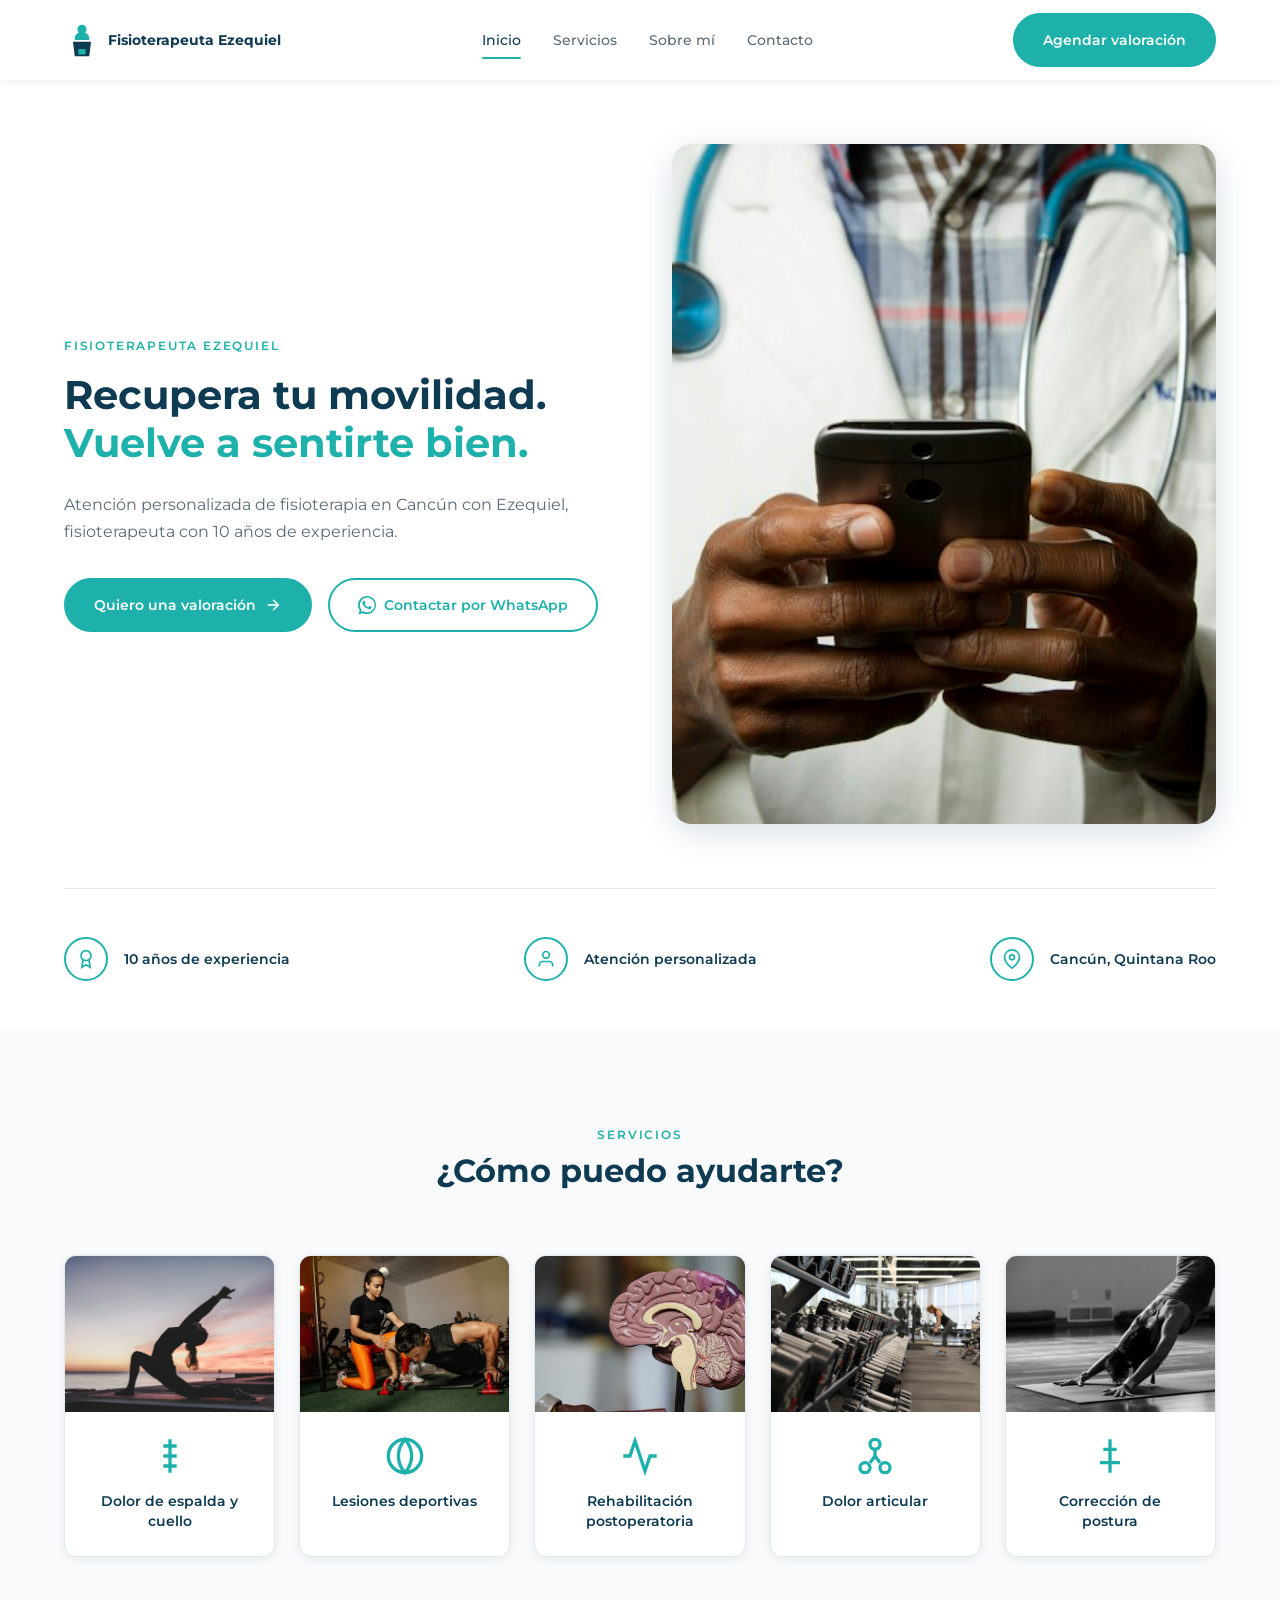
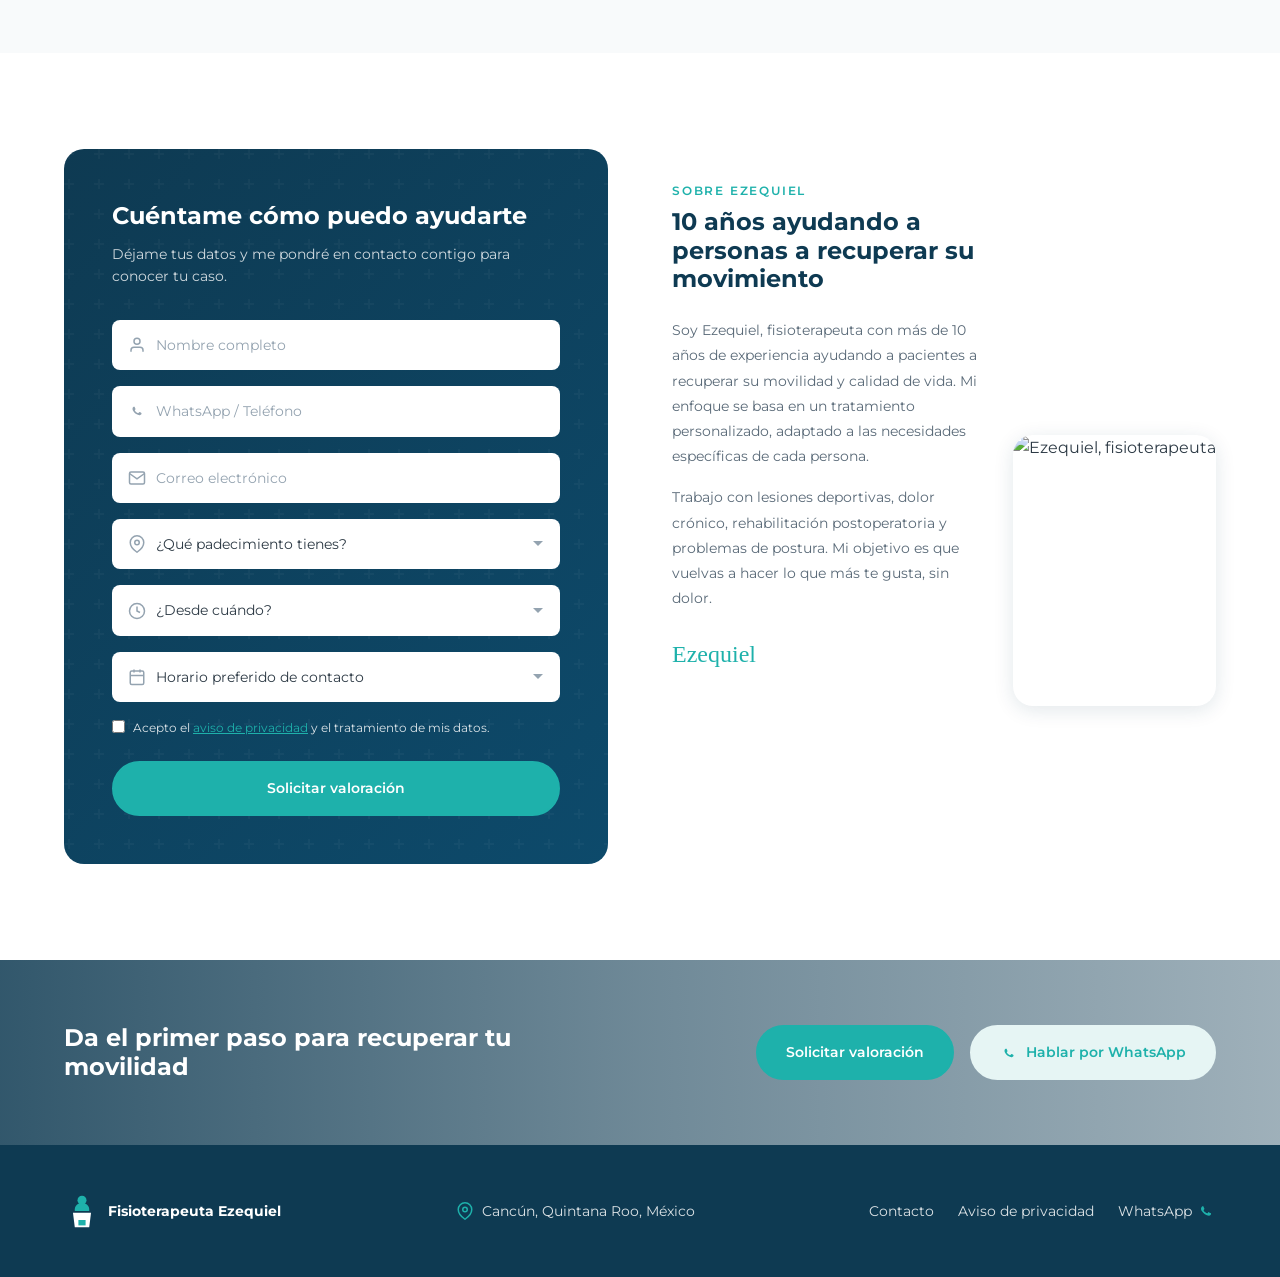
==== index.html @ efcc08f9 "Add landing page, privacy policy, and project documentation. Static site for Fisioterapeuta Ezequiel" ====
<!DOCTYPE html>
<html lang="es">
<head>
  <meta charset="UTF-8">
  <meta name="viewport" content="width=device-width, initial-scale=1.0">
  <meta name="description" content="Fisioterapeuta Ezequiel — Atención personalizada de fisioterapia en Cancún con 10 años de experiencia.">
  <title>Fisioterapeuta Ezequiel | Fisioterapia en Cancún</title>
  <link rel="stylesheet" href="css/main.css">
</head>
<body>

  <!-- ========== HEADER ========== -->
  <header class="header" id="header">
    <div class="container header__inner">
      <a href="#inicio" class="logo" aria-label="Fisioterapeuta Ezequiel - Inicio">
        <svg class="logo__icon" viewBox="0 0 40 40" fill="none" xmlns="http://www.w3.org/2000/svg" aria-hidden="true">
          <circle cx="20" cy="8" r="5" fill="#1EB1AB"/>
          <path d="M12 18c0-4 3.5-7 8-7s8 3 8 7v2H12v-2z" fill="#1EB1AB"/>
          <path d="M10 22h20l-2 16H12l-2-16z" fill="#0E3A52"/>
          <path d="M16 30h8v6h-8v-6z" fill="#1EB1AB"/>
        </svg>
        <span>Fisioterapeuta Ezequiel</span>
      </a>

      <button class="nav-toggle" id="nav-toggle" aria-label="Abrir menú" aria-expanded="false">
        <span class="nav-toggle__bar"></span>
        <span class="nav-toggle__bar"></span>
        <span class="nav-toggle__bar"></span>
      </button>

      <nav class="nav" id="nav" aria-label="Navegación principal">
        <a href="#inicio" class="nav__link nav__link--active" data-section="inicio">Inicio</a>
        <a href="#servicios" class="nav__link" data-section="servicios">Servicios</a>
        <a href="#sobre-mi" class="nav__link" data-section="sobre-mi">Sobre mí</a>
        <a href="#contacto" class="nav__link" data-section="contacto">Contacto</a>
      </nav>

      <a href="#contacto" class="btn btn--primary header__cta">Agendar valoración</a>
    </div>
  </header>

  <main>

    <!-- ========== HERO ========== -->
    <section class="hero" id="inicio">
      <div class="container">
        <div class="hero__grid">
          <div class="hero__content">
            <span class="section-label hero__label">Fisioterapeuta Ezequiel</span>
            <h1 class="hero__title">
              Recupera tu movilidad.<br>
              <span class="text-highlight">Vuelve a sentirte bien.</span>
            </h1>
            <p class="hero__description">
              Atención personalizada de fisioterapia en Cancún con Ezequiel,
              fisioterapeuta con 10 años de experiencia.
            </p>
            <div class="hero__actions">
              <a href="#contacto" class="btn btn--primary">
                Quiero una valoración
                <svg class="btn__icon" viewBox="0 0 24 24" fill="none" stroke="currentColor" stroke-width="2" aria-hidden="true">
                  <path d="M5 12h14M12 5l7 7-7 7"/>
                </svg>
              </a>
              <a href="https://wa.me/529981234567" class="btn btn--outline" target="_blank" rel="noopener noreferrer" data-whatsapp>
                <svg class="btn__icon" viewBox="0 0 24 24" fill="currentColor" aria-hidden="true">
                  <path d="M17.472 14.382c-.297-.149-1.758-.867-2.03-.967-.273-.099-.471-.148-.67.15-.197.297-.767.966-.94 1.164-.173.199-.347.223-.644.075-.297-.15-1.255-.463-2.39-1.475-.883-.788-1.48-1.761-1.653-2.059-.173-.297-.018-.458.13-.606.134-.133.298-.347.446-.52.149-.174.198-.298.298-.497.099-.198.05-.371-.025-.52-.075-.149-.669-1.612-.916-2.207-.242-.579-.487-.5-.669-.51-.173-.008-.371-.01-.57-.01-.198 0-.52.074-.792.372-.272.297-1.04 1.016-1.04 2.479 0 1.462 1.065 2.875 1.213 3.074.149.198 2.096 3.2 5.077 4.487.709.306 1.262.489 1.694.625.712.227 1.36.195 1.871.118.571-.085 1.758-.719 2.006-1.413.248-.694.248-1.289.173-1.413-.074-.124-.272-.198-.57-.347z"/>
                  <path d="M12 0C5.373 0 0 5.373 0 12c0 2.625.846 5.059 2.284 7.034L.789 23.492a.75.75 0 00.918.918l4.458-1.495A11.945 11.945 0 0012 24c6.627 0 12-5.373 12-12S18.627 0 12 0zm0 21.818a9.818 9.818 0 01-5.006-1.374l-.36-.214-2.65.89.89-2.58-.234-.373A9.818 9.818 0 1112 21.818z"/>
                </svg>
                Contactar por WhatsApp
              </a>
            </div>
          </div>

          <div class="hero__image-wrapper">
            <img
              class="hero__image"
              src="assets/images/hero.jpg"
              alt="Ezequiel realizando fisioterapia a un paciente"
              width="600"
              height="750"
            >
          </div>
        </div>

        <div class="hero__features">
          <ul class="hero__features-list">
            <li class="feature-item">
              <div class="feature-item__icon">
                <svg viewBox="0 0 24 24" fill="none" stroke="currentColor" stroke-width="2" aria-hidden="true">
                  <circle cx="12" cy="8" r="6"/>
                  <path d="M15.477 12.89L17 22l-5-3-5 3 1.523-9.11"/>
                </svg>
              </div>
              <span class="feature-item__text">10 años de experiencia</span>
            </li>
            <li class="feature-item">
              <div class="feature-item__icon">
                <svg viewBox="0 0 24 24" fill="none" stroke="currentColor" stroke-width="2" aria-hidden="true">
                  <path d="M20 21v-2a4 4 0 00-4-4H8a4 4 0 00-4 4v2"/>
                  <circle cx="12" cy="7" r="4"/>
                </svg>
              </div>
              <span class="feature-item__text">Atención personalizada</span>
            </li>
            <li class="feature-item">
              <div class="feature-item__icon">
                <svg viewBox="0 0 24 24" fill="none" stroke="currentColor" stroke-width="2" aria-hidden="true">
                  <path d="M21 10c0 7-9 13-9 13s-9-6-9-13a9 9 0 0118 0z"/>
                  <circle cx="12" cy="10" r="3"/>
                </svg>
              </div>
              <span class="feature-item__text">Cancún, Quintana Roo</span>
            </li>
          </ul>
        </div>
      </div>
    </section>

    <!-- ========== SERVICES ========== -->
    <section class="services" id="servicios">
      <div class="container">
        <header class="services__header">
          <span class="section-label">Servicios</span>
          <h2 class="section-title">¿Cómo puedo ayudarte?</h2>
        </header>

        <div class="services__grid" id="services-grid">
          <!-- Cards rendered by JS from data, or static fallback below -->
        </div>
      </div>
    </section>

    <!-- ========== CONTACT + ABOUT ========== -->
    <section class="contact-about" id="contacto">
      <div class="container">
        <div class="contact-about__grid">

          <!-- Contact form -->
          <div class="contact-form-box">
            <div class="contact-form-box__content">
              <h2 class="contact-form-box__title">Cuéntame cómo puedo ayudarte</h2>
              <p class="contact-form-box__subtitle">
                Déjame tus datos y me pondré en contacto contigo para conocer tu caso.
              </p>

              <form class="contact-form" id="contact-form" novalidate>
                <div class="form-group">
                  <div class="form-input-wrapper">
                    <svg class="form-input-icon" viewBox="0 0 24 24" fill="none" stroke="currentColor" stroke-width="2" aria-hidden="true">
                      <path d="M20 21v-2a4 4 0 00-4-4H8a4 4 0 00-4 4v2"/><circle cx="12" cy="7" r="4"/>
                    </svg>
                    <input class="form-input" type="text" id="name" name="name" placeholder="Nombre completo" required>
                  </div>
                </div>

                <div class="form-group">
                  <div class="form-input-wrapper">
                    <svg class="form-input-icon" viewBox="0 0 24 24" fill="currentColor" aria-hidden="true">
                      <path d="M17.472 14.382c-.297-.149-1.758-.867-2.03-.967-.273-.099-.471-.148-.67.15-.197.297-.767.966-.94 1.164-.173.199-.347.223-.644.075-.297-.15-1.255-.463-2.39-1.475-.883-.788-1.48-1.761-1.653-2.059-.173-.297-.018-.458.13-.606.134-.133.298-.347.446-.52.149-.174.198-.298.298-.497.099-.198.05-.371-.025-.52-.075-.149-.669-1.612-.916-2.207-.242-.579-.487-.5-.669-.51-.173-.008-.371-.01-.57-.01-.198 0-.52.074-.792.372-.272.297-1.04 1.016-1.04 2.479 0 1.462 1.065 2.875 1.213 3.074.149.198 2.096 3.2 5.077 4.487.709.306 1.262.489 1.694.625.712.227 1.36.195 1.871.118.571-.085 1.758-.719 2.006-1.413.248-.694.248-1.289.173-1.413-.074-.124-.272-.198-.57-.347z"/>
                    </svg>
                    <input class="form-input" type="tel" id="phone" name="phone" placeholder="WhatsApp / Teléfono" required>
                  </div>
                </div>

                <div class="form-group">
                  <div class="form-input-wrapper">
                    <svg class="form-input-icon" viewBox="0 0 24 24" fill="none" stroke="currentColor" stroke-width="2" aria-hidden="true">
                      <path d="M4 4h16c1.1 0 2 .9 2 2v12c0 1.1-.9 2-2 2H4c-1.1 0-2-.9-2-2V6c0-1.1.9-2 2-2z"/><polyline points="22,6 12,13 2,6"/>
                    </svg>
                    <input class="form-input" type="email" id="email" name="email" placeholder="Correo electrónico" required>
                  </div>
                </div>

                <div class="form-group">
                  <div class="form-input-wrapper">
                    <svg class="form-input-icon" viewBox="0 0 24 24" fill="none" stroke="currentColor" stroke-width="2" aria-hidden="true">
                      <path d="M21 10c0 7-9 13-9 13s-9-6-9-13a9 9 0 0118 0z"/><circle cx="12" cy="10" r="3"/>
                    </svg>
                    <select class="form-select" id="ailment" name="ailment" required>
                      <option value="" disabled selected>¿Qué padecimiento tienes?</option>
                      <option value="espalda">Dolor de espalda y cuello</option>
                      <option value="deportiva">Lesión deportiva</option>
                      <option value="postoperatoria">Rehabilitación postoperatoria</option>
                      <option value="articular">Dolor articular</option>
                      <option value="otro">Otro</option>
                    </select>
                  </div>
                </div>

                <div class="form-group">
                  <div class="form-input-wrapper">
                    <svg class="form-input-icon" viewBox="0 0 24 24" fill="none" stroke="currentColor" stroke-width="2" aria-hidden="true">
                      <circle cx="12" cy="12" r="10"/><polyline points="12 6 12 12 16 14"/>
                    </svg>
                    <select class="form-select" id="duration" name="duration" required>
                      <option value="" disabled selected>¿Desde cuándo?</option>
                      <option value="semana">Menos de una semana</option>
                      <option value="mes">1 a 4 semanas</option>
                      <option value="meses">1 a 6 meses</option>
                      <option value="anio">Más de 6 meses</option>
                    </select>
                  </div>
                </div>

                <div class="form-group">
                  <div class="form-input-wrapper">
                    <svg class="form-input-icon" viewBox="0 0 24 24" fill="none" stroke="currentColor" stroke-width="2" aria-hidden="true">
                      <rect x="3" y="4" width="18" height="18" rx="2" ry="2"/><line x1="16" y1="2" x2="16" y2="6"/><line x1="8" y1="2" x2="8" y2="6"/><line x1="3" y1="10" x2="21" y2="10"/>
                    </svg>
                    <select class="form-select" id="preferred-time" name="preferred-time" required>
                      <option value="" disabled selected>Horario preferido de contacto</option>
                      <option value="manana">Mañana (8:00 - 12:00)</option>
                      <option value="tarde">Tarde (12:00 - 18:00)</option>
                      <option value="noche">Noche (18:00 - 21:00)</option>
                    </select>
                  </div>
                </div>

                <label class="form-checkbox">
                  <input type="checkbox" id="privacy" name="privacy" required>
                  <span>Acepto el <a href="aviso-de-privacidad.html" target="_blank" rel="noopener">aviso de privacidad</a> y el tratamiento de mis datos.</span>
                </label>

                <button type="submit" class="btn btn--primary btn--full">Solicitar valoración</button>
              </form>
            </div>
          </div>

          <!-- About -->
          <div class="about" id="sobre-mi">
            <span class="section-label about__label">Sobre Ezequiel</span>
            <div class="about__layout">
              <div class="about__text-content">
                <h2 class="about__title">10 años ayudando a personas a recuperar su movimiento</h2>
                <p class="about__text">
                  Soy Ezequiel, fisioterapeuta con más de 10 años de experiencia ayudando
                  a pacientes a recuperar su movilidad y calidad de vida. Mi enfoque se
                  basa en un tratamiento personalizado, adaptado a las necesidades
                  específicas de cada persona.
                </p>
                <p class="about__text">
                  Trabajo con lesiones deportivas, dolor crónico, rehabilitación
                  postoperatoria y problemas de postura. Mi objetivo es que vuelvas a
                  hacer lo que más te gusta, sin dolor.
                </p>
                <p class="about__signature">Ezequiel</p>
              </div>
              <div class="about__image-wrapper">
                <img
                  class="about__image"
                  src="assets/images/about.jpg"
                  alt="Ezequiel, fisioterapeuta"
                  width="280"
                  height="373"
                >
              </div>
            </div>
          </div>

        </div>
      </div>
    </section>

    <!-- ========== CTA BANNER ========== -->
    <section class="cta-banner" id="cta-banner">
      <div class="cta-banner__bg" aria-hidden="true"></div>
      <div class="cta-banner__overlay" aria-hidden="true"></div>
      <div class="container cta-banner__content">
        <h2 class="cta-banner__title">Da el primer paso para recuperar tu movilidad</h2>
        <div class="cta-banner__actions">
          <a href="#contacto" class="btn btn--primary">Solicitar valoración</a>
          <a href="https://wa.me/529981234567" class="btn btn--light" target="_blank" rel="noopener noreferrer" data-whatsapp>
            <svg class="btn__icon" viewBox="0 0 24 24" fill="currentColor" aria-hidden="true">
              <path d="M17.472 14.382c-.297-.149-1.758-.867-2.03-.967-.273-.099-.471-.148-.67.15-.197.297-.767.966-.94 1.164-.173.199-.347.223-.644.075-.297-.15-1.255-.463-2.39-1.475-.883-.788-1.48-1.761-1.653-2.059-.173-.297-.018-.458.13-.606.134-.133.298-.347.446-.52.149-.174.198-.298.298-.497.099-.198.05-.371-.025-.52-.075-.149-.669-1.612-.916-2.207-.242-.579-.487-.5-.669-.51-.173-.008-.371-.01-.57-.01-.198 0-.52.074-.792.372-.272.297-1.04 1.016-1.04 2.479 0 1.462 1.065 2.875 1.213 3.074.149.198 2.096 3.2 5.077 4.487.709.306 1.262.489 1.694.625.712.227 1.36.195 1.871.118.571-.085 1.758-.719 2.006-1.413.248-.694.248-1.289.173-1.413-.074-.124-.272-.198-.57-.347z"/>
            </svg>
            Hablar por WhatsApp
          </a>
        </div>
      </div>
    </section>

  </main>

  <!-- ========== FOOTER ========== -->
  <footer class="footer" id="footer">
    <div class="container footer__inner">
      <a href="#inicio" class="logo logo--light" aria-label="Fisioterapeuta Ezequiel - Inicio">
        <svg class="logo__icon" viewBox="0 0 40 40" fill="none" xmlns="http://www.w3.org/2000/svg" aria-hidden="true">
          <circle cx="20" cy="8" r="5" fill="#1EB1AB"/>
          <path d="M12 18c0-4 3.5-7 8-7s8 3 8 7v2H12v-2z" fill="#1EB1AB"/>
          <path d="M10 22h20l-2 16H12l-2-16z" fill="#ffffff"/>
          <path d="M16 30h8v6h-8v-6z" fill="#1EB1AB"/>
        </svg>
        <span>Fisioterapeuta Ezequiel</span>
      </a>

      <div class="footer__location">
        <svg class="footer__location-icon" viewBox="0 0 24 24" fill="none" stroke="currentColor" stroke-width="2" aria-hidden="true">
          <path d="M21 10c0 7-9 13-9 13s-9-6-9-13a9 9 0 0118 0z"/><circle cx="12" cy="10" r="3"/>
        </svg>
        <span>Cancún, Quintana Roo, México</span>
      </div>

      <nav class="footer__links" aria-label="Enlaces del pie de página">
        <a href="#contacto" class="footer__link">Contacto</a>
        <a href="aviso-de-privacidad.html" class="footer__link">Aviso de privacidad</a>
        <a href="https://wa.me/529981234567" class="footer__link footer__whatsapp" target="_blank" rel="noopener noreferrer" data-whatsapp>
          WhatsApp
          <svg class="footer__whatsapp-icon" viewBox="0 0 24 24" fill="currentColor" aria-hidden="true">
            <path d="M17.472 14.382c-.297-.149-1.758-.867-2.03-.967-.273-.099-.471-.148-.67.15-.197.297-.767.966-.94 1.164-.173.199-.347.223-.644.075-.297-.15-1.255-.463-2.39-1.475-.883-.788-1.48-1.761-1.653-2.059-.173-.297-.018-.458.13-.606.134-.133.298-.347.446-.52.149-.174.198-.298.298-.497.099-.198.05-.371-.025-.52-.075-.149-.669-1.612-.916-2.207-.242-.579-.487-.5-.669-.51-.173-.008-.371-.01-.57-.01-.198 0-.52.074-.792.372-.272.297-1.04 1.016-1.04 2.479 0 1.462 1.065 2.875 1.213 3.074.149.198 2.096 3.2 5.077 4.487.709.306 1.262.489 1.694.625.712.227 1.36.195 1.871.118.571-.085 1.758-.719 2.006-1.413.248-.694.248-1.289.173-1.413-.074-.124-.272-.198-.57-.347z"/>
          </svg>
        </a>
      </nav>
    </div>
  </footer>

  <script type="module" src="js/index.js"></script>
</body>
</html>
---- css/main.css ----
/* ==========================================================================
   Main stylesheet — Entry point
   Import order: base → components → sections
   ========================================================================== */

@import url('https://fonts.googleapis.com/css2?family=Montserrat:wght@400;500;600;700&display=swap');

@import 'base.css';
@import 'components.css';

/* Sections */
@import 'sections/header.css';
@import 'sections/hero.css';
@import 'sections/services.css';
@import 'sections/contact-about.css';
@import 'sections/cta-banner.css';
@import 'sections/footer.css';
@import 'sections/privacy.css';
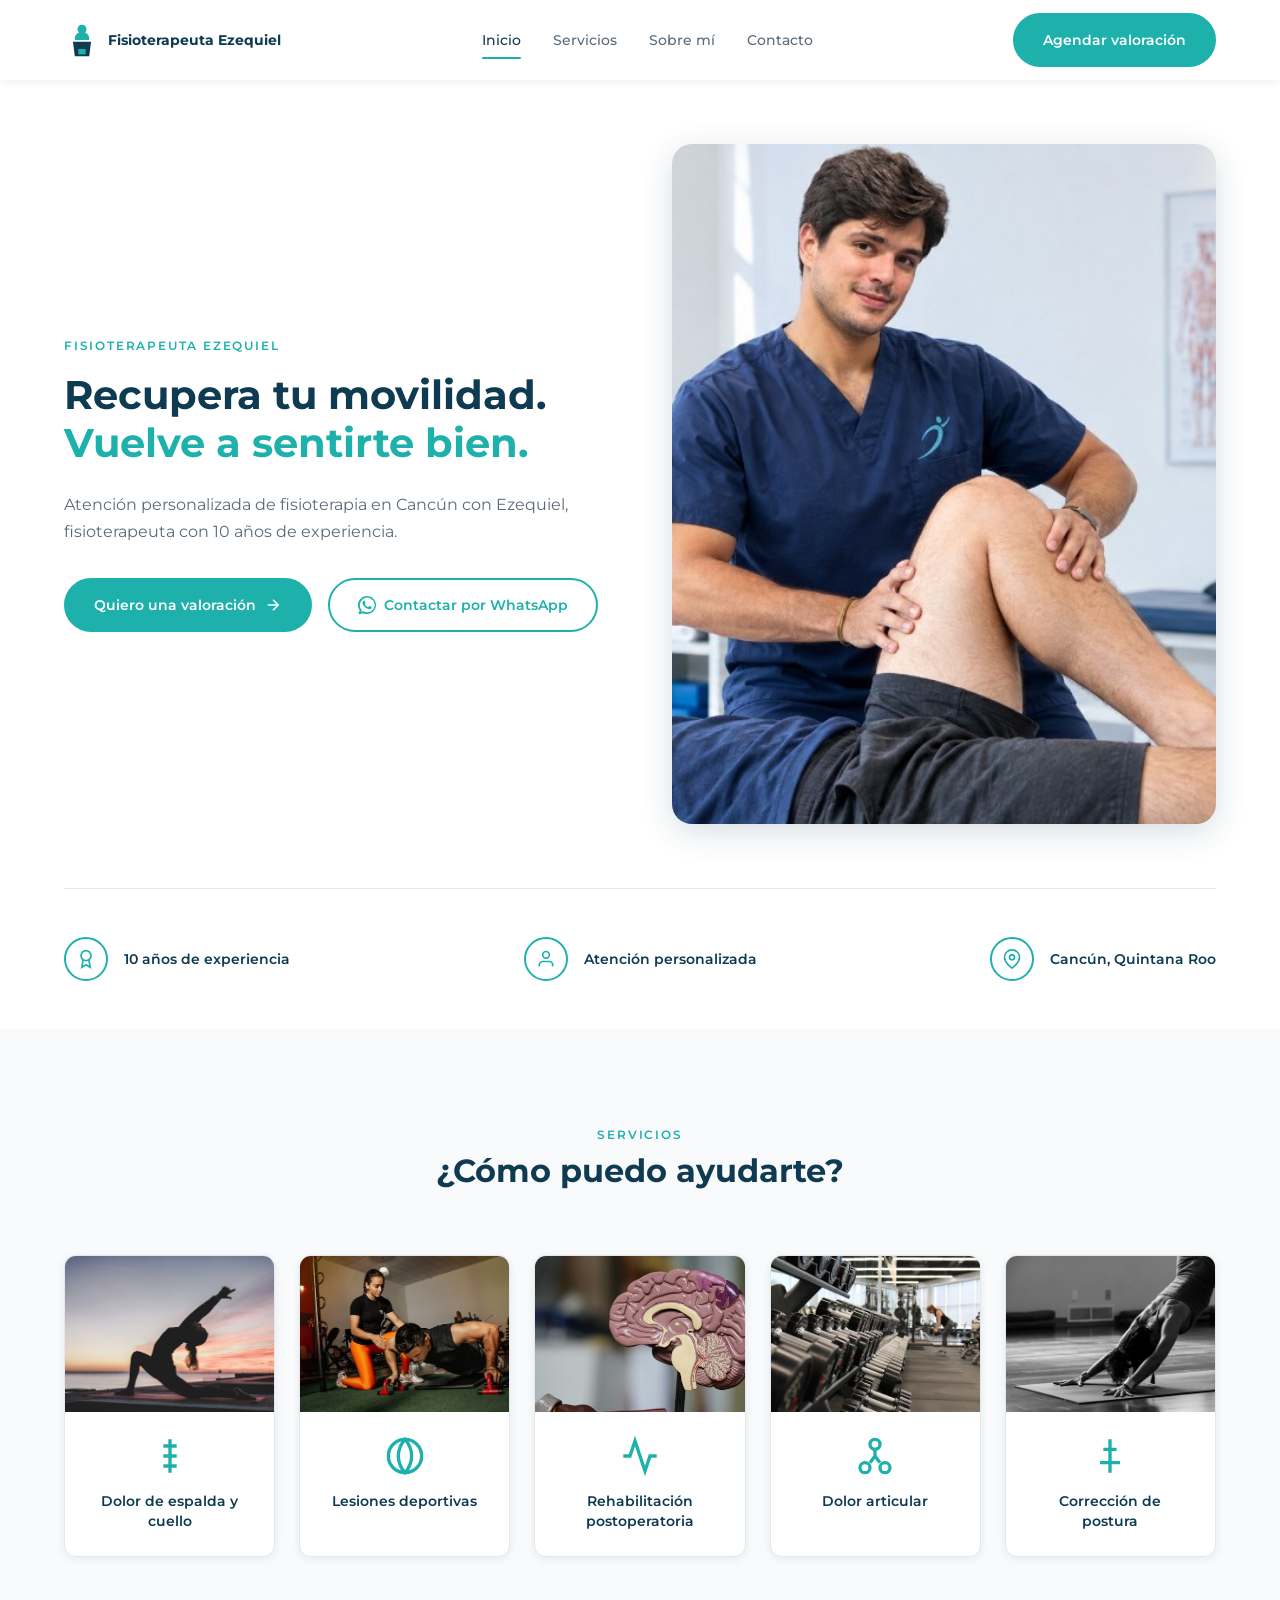
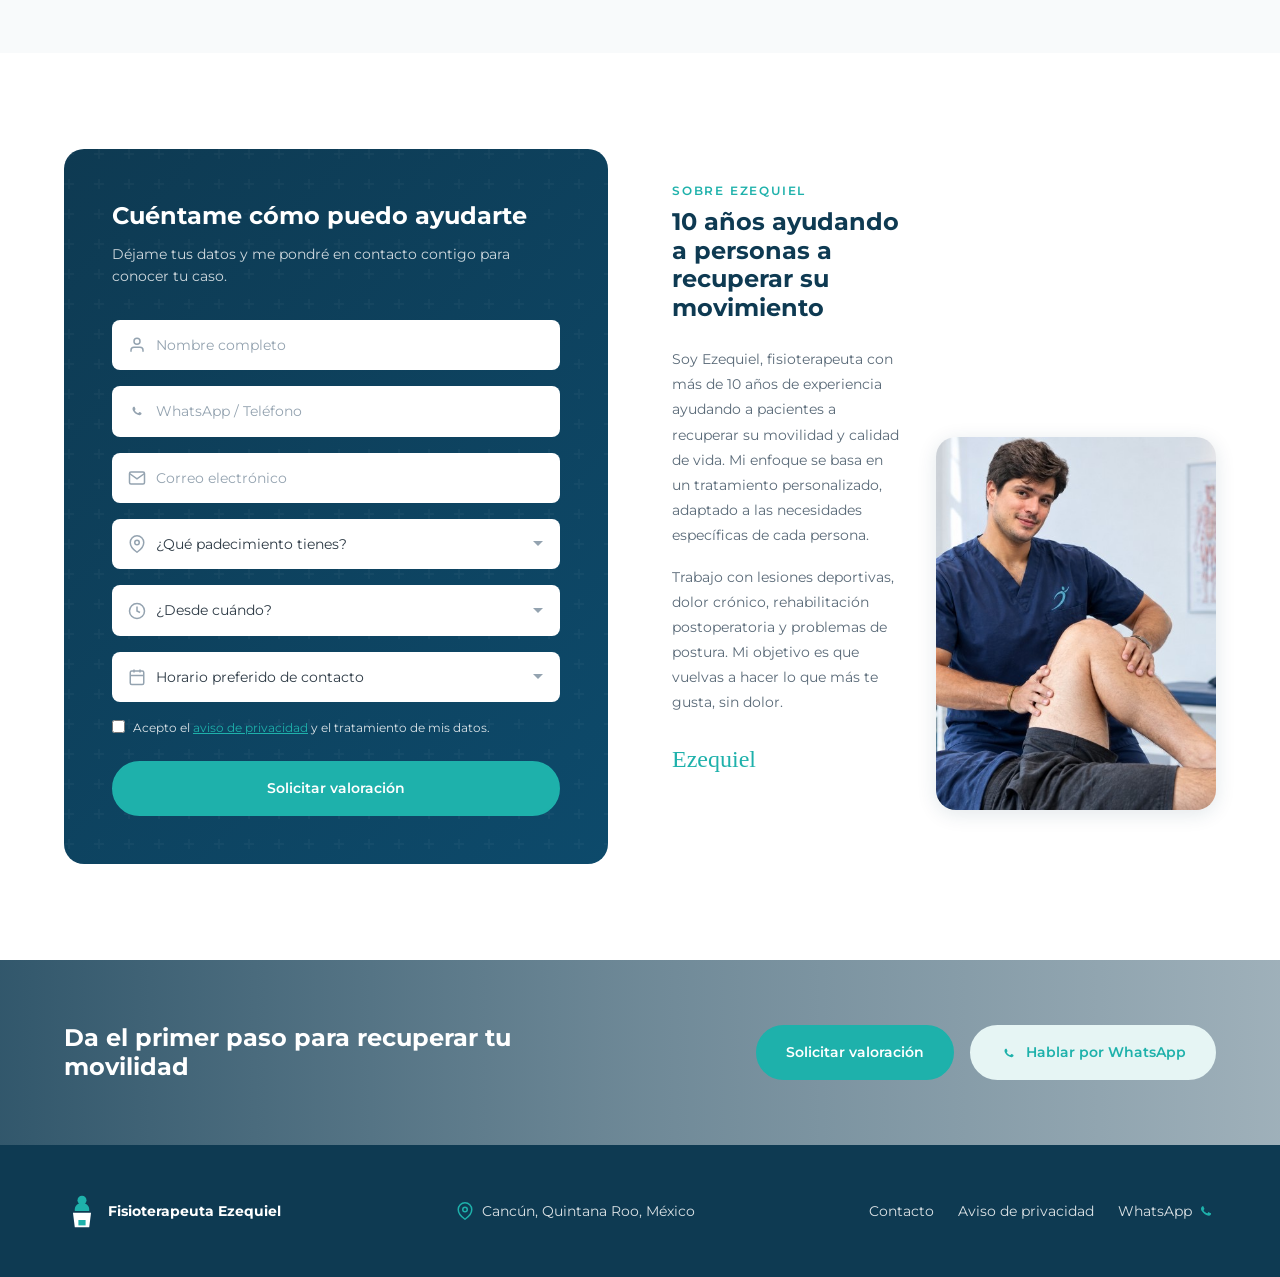
==== commit 268bd39b: "Add favicon, Ezequiel photos, and medium-screen contact layout. Use cropped hero and about images, i" ====
--- a/index.html
+++ b/index.html
@@ -5,6 +5,9 @@
   <meta name="viewport" content="width=device-width, initial-scale=1.0">
   <meta name="description" content="Fisioterapeuta Ezequiel — Atención personalizada de fisioterapia en Cancún con 10 años de experiencia.">
   <title>Fisioterapeuta Ezequiel | Fisioterapia en Cancún</title>
+  <link rel="icon" href="favicon.svg" type="image/svg+xml">
+  <link rel="icon" href="favicon.ico" sizes="32x32">
+  <link rel="apple-touch-icon" href="apple-touch-icon.png">
   <link rel="stylesheet" href="css/main.css">
 </head>
 <body>
@@ -76,9 +79,9 @@
             <img
               class="hero__image"
               src="assets/images/hero.jpg"
-              alt="Ezequiel realizando fisioterapia a un paciente"
-              width="600"
-              height="750"
+              alt="Ezequiel realizando fisioterapia a un paciente en Cancún"
+              width="461"
+              height="576"
             >
           </div>
         </div>
@@ -132,12 +135,12 @@
     </section>
 
     <!-- ========== CONTACT + ABOUT ========== -->
-    <section class="contact-about" id="contacto">
+    <section class="contact-about">
       <div class="container">
         <div class="contact-about__grid">
 
           <!-- Contact form -->
-          <div class="contact-form-box">
+          <div class="contact-form-box" id="contacto">
             <div class="contact-form-box__content">
               <h2 class="contact-form-box__title">Cuéntame cómo puedo ayudarte</h2>
               <p class="contact-form-box__subtitle">
@@ -250,9 +253,9 @@
                 <img
                   class="about__image"
                   src="assets/images/about.jpg"
-                  alt="Ezequiel, fisioterapeuta"
-                  width="280"
-                  height="373"
+                  alt="Ezequiel, fisioterapeuta en consultorio"
+                  width="432"
+                  height="576"
                 >
               </div>
             </div>
